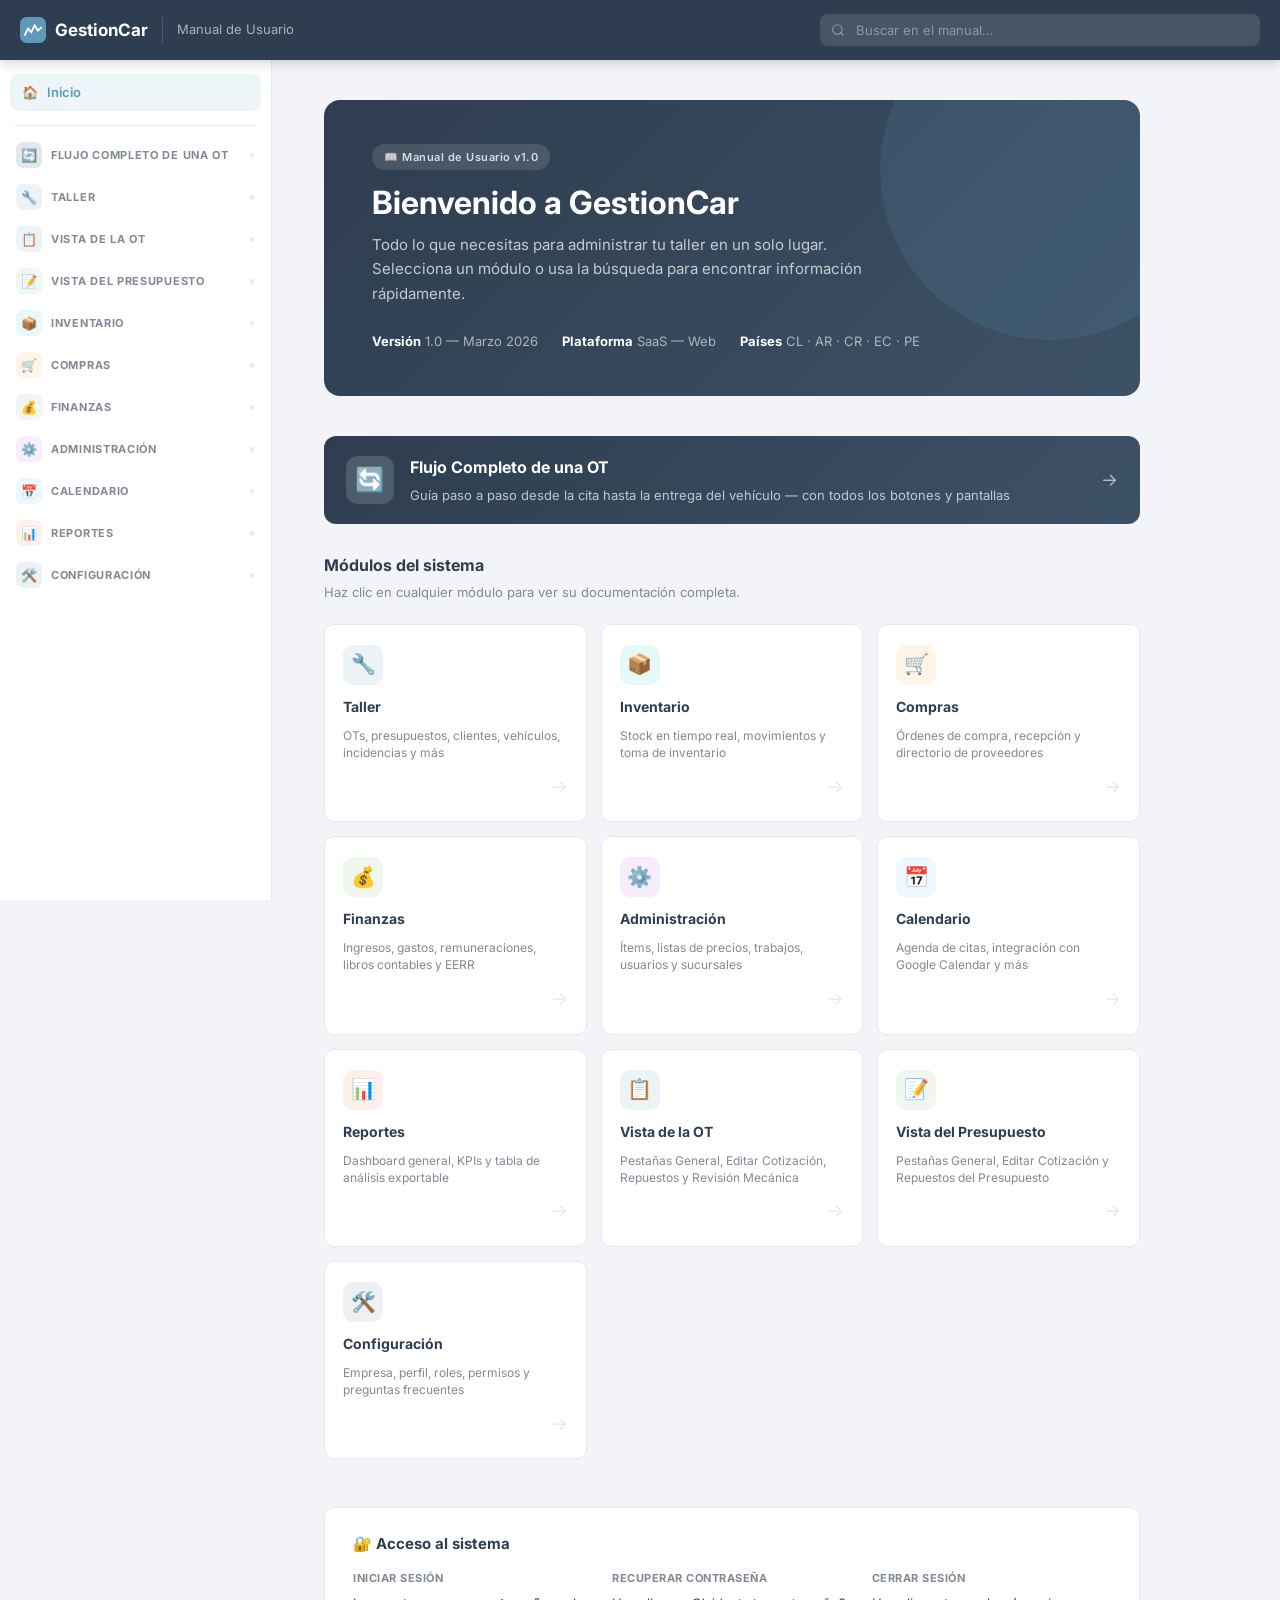
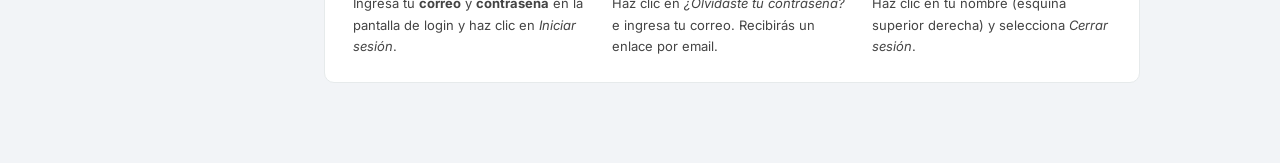
==== index.html @ 99e82747 "Initial commit: manual GestionCar" ====
<!DOCTYPE html>
<html lang="es">
<head>
  <meta charset="UTF-8"/>
  <meta name="viewport" content="width=device-width, initial-scale=1.0"/>
  <title>Inicio — Manual GestionCar</title>
  <link href="https://fonts.googleapis.com/css2?family=Inter:wght@300;400;500;600;700&display=swap" rel="stylesheet"/>
  <link rel="stylesheet" href="styles.css"/>
</head>
<body>
<div class="layout">
  <main class="main">
    <div class="hero">
      <div class="hero-badge">📖 Manual de Usuario v1.0</div>
      <h1>Bienvenido a GestionCar</h1>
      <p>Todo lo que necesitas para administrar tu taller en un solo lugar. Selecciona un módulo o usa la búsqueda para encontrar información rápidamente.</p>
      <div class="hero-meta">
        <div class="hero-meta-item"><strong>Versión</strong> 1.0 — Marzo 2026</div>
        <div class="hero-meta-item"><strong>Plataforma</strong> SaaS — Web</div>
        <div class="hero-meta-item"><strong>Países</strong> CL · AR · CR · EC · PE</div>
      </div>
    </div>

    <a href="flujo-ot.html" style="display:flex;align-items:center;gap:16px;padding:18px 22px;background:linear-gradient(135deg,#2E3D4F 0%,#3d5166 100%);border-radius:12px;text-decoration:none;margin-bottom:28px;">
      <div style="width:48px;height:48px;border-radius:12px;background:rgba(255,255,255,.15);display:flex;align-items:center;justify-content:center;font-size:24px;flex-shrink:0">🔄</div>
      <div style="flex:1">
        <h3 style="font-size:16px;font-weight:700;color:#fff;margin:0 0 4px">Flujo Completo de una OT</h3>
        <p style="font-size:13px;color:rgba(255,255,255,.7);margin:0">Guía paso a paso desde la cita hasta la entrega del vehículo — con todos los botones y pantallas</p>
      </div>
      <span style="font-size:18px;color:rgba(255,255,255,.6)">→</span>
    </a>

    <div style="margin-bottom:20px">
      <h2 style="font-size:16px;font-weight:700;color:var(--dark);margin-bottom:4px;">Módulos del sistema</h2>
      <p style="font-size:13px;color:var(--text-muted);">Haz clic en cualquier módulo para ver su documentación completa.</p>
    </div>

    <div class="modules-grid">
      <a href="taller.html" class="mod-card">
        <div class="mod-card-icon" style="background:rgba(94,153,184,.12)">🔧</div>
        <h3>Taller</h3>
        <p>OTs, presupuestos, clientes, vehículos, incidencias y más</p>
        <span class="mod-card-arrow">→</span>
      </a>
      <a href="inventario.html" class="mod-card">
        <div class="mod-card-icon" style="background:rgba(18,194,194,.1)">📦</div>
        <h3>Inventario</h3>
        <p>Stock en tiempo real, movimientos y toma de inventario</p>
        <span class="mod-card-arrow">→</span>
      </a>
      <a href="compras.html" class="mod-card">
        <div class="mod-card-icon" style="background:rgba(247,148,29,.1)">🛒</div>
        <h3>Compras</h3>
        <p>Órdenes de compra, recepción y directorio de proveedores</p>
        <span class="mod-card-arrow">→</span>
      </a>
      <a href="finanzas.html" class="mod-card">
        <div class="mod-card-icon" style="background:rgba(123,189,117,.12)">💰</div>
        <h3>Finanzas</h3>
        <p>Ingresos, gastos, remuneraciones, libros contables y EERR</p>
        <span class="mod-card-arrow">→</span>
      </a>
      <a href="administracion.html" class="mod-card">
        <div class="mod-card-icon" style="background:rgba(177,75,213,.1)">⚙️</div>
        <h3>Administración</h3>
        <p>Ítems, listas de precios, trabajos, usuarios y sucursales</p>
        <span class="mod-card-arrow">→</span>
      </a>
      <a href="calendario.html" class="mod-card">
        <div class="mod-card-icon" style="background:rgba(73,182,245,.1)">📅</div>
        <h3>Calendario</h3>
        <p>Agenda de citas, integración con Google Calendar y más</p>
        <span class="mod-card-arrow">→</span>
      </a>
      <a href="reportes.html" class="mod-card">
        <div class="mod-card-icon" style="background:rgba(245,111,75,.1)">📊</div>
        <h3>Reportes</h3>
        <p>Dashboard general, KPIs y tabla de análisis exportable</p>
        <span class="mod-card-arrow">→</span>
      </a>
      <a href="ot-detalle.html" class="mod-card">
        <div class="mod-card-icon" style="background:rgba(94,153,184,.12)">📋</div>
        <h3>Vista de la OT</h3>
        <p>Pestañas General, Editar Cotización, Repuestos y Revisión Mecánica</p>
        <span class="mod-card-arrow">→</span>
      </a>
      <a href="presupuesto-detalle.html" class="mod-card">
        <div class="mod-card-icon" style="background:rgba(123,189,117,.12)">📝</div>
        <h3>Vista del Presupuesto</h3>
        <p>Pestañas General, Editar Cotización y Repuestos del Presupuesto</p>
        <span class="mod-card-arrow">→</span>
      </a>
      <a href="configuracion.html" class="mod-card">
        <div class="mod-card-icon" style="background:rgba(46,61,79,.08)">🛠️</div>
        <h3>Configuración</h3>
        <p>Empresa, perfil, roles, permisos y preguntas frecuentes</p>
        <span class="mod-card-arrow">→</span>
      </a>
    </div>

    <div style="margin-top:48px;padding:24px 28px;background:#fff;border-radius:var(--radius);border:1px solid var(--border);">
      <h3 style="font-size:15px;font-weight:700;color:var(--dark);margin-bottom:12px;">🔐 Acceso al sistema</h3>
      <div style="display:grid;grid-template-columns:1fr 1fr 1fr;gap:20px;">
        <div>
          <div style="font-size:11px;font-weight:700;text-transform:uppercase;letter-spacing:.5px;color:var(--text-muted);margin-bottom:6px;">Iniciar sesión</div>
          <p style="font-size:13px;color:var(--text);">Ingresa tu <strong>correo</strong> y <strong>contraseña</strong> en la pantalla de login y haz clic en <em>Iniciar sesión</em>.</p>
        </div>
        <div>
          <div style="font-size:11px;font-weight:700;text-transform:uppercase;letter-spacing:.5px;color:var(--text-muted);margin-bottom:6px;">Recuperar contraseña</div>
          <p style="font-size:13px;color:var(--text);">Haz clic en <em>¿Olvidaste tu contraseña?</em> e ingresa tu correo. Recibirás un enlace por email.</p>
        </div>
        <div>
          <div style="font-size:11px;font-weight:700;text-transform:uppercase;letter-spacing:.5px;color:var(--text-muted);margin-bottom:6px;">Cerrar sesión</div>
          <p style="font-size:13px;color:var(--text);">Haz clic en tu nombre (esquina superior derecha) y selecciona <em>Cerrar sesión</em>.</p>
        </div>
      </div>
    </div>
  </main>
</div>
<script src="nav.js"></script>
<script>initNav('index');</script>
</body>
</html>
---- styles.css ----
/* ── Variables ─────────────────────────────────────────────────── */
:root {
  --primary:    #5E99B8;
  --primary-dk: #4a7f9e;
  --secondary:  #F56F4B;
  --dark:       #2E3D4F;
  --dark-lt:    #3d5166;
  --bg:         #F2F4F7;
  --bg-card:    #ffffff;
  --border:     #E6EAEB;
  --text:       #444444;
  --text-muted: #818995;
  --sidebar-w:  272px;
  --header-h:   60px;
  --radius:     10px;
  --shadow:     0 2px 8px rgba(0,0,0,.08);
}

/* ── Reset ─────────────────────────────────────────────────────── */
*, *::before, *::after { box-sizing: border-box; margin: 0; padding: 0; }
html { scroll-behavior: smooth; }
body {
  font-family: 'Inter', sans-serif;
  font-size: 14px;
  line-height: 1.65;
  color: var(--text);
  background: var(--bg);
  display: flex;
  flex-direction: column;
  min-height: 100vh;
}
a { color: var(--primary); text-decoration: none; }
a:hover { color: var(--primary-dk); }

/* ── Topbar ─────────────────────────────────────────────────────── */
.topbar {
  position: fixed; top: 0; left: 0; right: 0; z-index: 100;
  height: var(--header-h);
  background: var(--dark);
  display: flex; align-items: center; gap: 14px;
  padding: 0 20px;
  box-shadow: 0 2px 12px rgba(0,0,0,.2);
}
.topbar-logo {
  display: flex; align-items: center; gap: 9px;
  color: #fff; font-weight: 700; font-size: 17px;
  white-space: nowrap; text-decoration: none;
  flex-shrink: 0;
}
.topbar-logo svg { flex-shrink: 0; }
.topbar-divider { width: 1px; height: 26px; background: rgba(255,255,255,.15); flex-shrink: 0; }
.topbar-title { color: rgba(255,255,255,.6); font-size: 13px; white-space: nowrap; }

.search-wrap {
  flex: 1; max-width: 440px; margin-left: auto;
  position: relative;
}
.search-wrap svg {
  position: absolute; left: 11px; top: 50%; transform: translateY(-50%);
  color: rgba(255,255,255,.4); pointer-events: none; flex-shrink: 0;
}
#searchInput {
  width: 100%;
  padding: 8px 14px 8px 36px;
  border: none; border-radius: 8px;
  background: rgba(255,255,255,.12);
  color: #fff; font-size: 13px; font-family: 'Inter', sans-serif;
  outline: none; transition: background .2s;
}
#searchInput::placeholder { color: rgba(255,255,255,.4); }
#searchInput:focus { background: rgba(255,255,255,.2); }

.hamburger {
  display: none; background: none; border: none; cursor: pointer;
  color: #fff; padding: 6px; flex-shrink: 0;
}

/* ── Layout ─────────────────────────────────────────────────────── */
.layout {
  display: flex;
  padding-top: var(--header-h);
  min-height: 100vh;
}

/* ── Sidebar ────────────────────────────────────────────────────── */
.sidebar {
  width: var(--sidebar-w); flex-shrink: 0;
  position: fixed; top: var(--header-h); bottom: 0; left: 0;
  overflow-y: auto;
  background: var(--bg-card);
  border-right: 1px solid var(--border);
  padding: 14px 0 32px;
  transition: transform .25s ease;
  z-index: 90;
}
.sidebar::-webkit-scrollbar { width: 3px; }
.sidebar::-webkit-scrollbar-thumb { background: var(--border); border-radius: 4px; }

/* top links */
.sidebar-top-links { padding: 0 10px 6px; }
.sidebar-top-link {
  display: flex; align-items: center; gap: 9px;
  padding: 8px 12px; border-radius: 8px;
  font-size: 13px; color: var(--text-muted);
  cursor: pointer; transition: background .15s, color .15s;
  text-decoration: none;
}
.sidebar-top-link:hover { background: var(--bg); color: var(--primary); }
.sidebar-top-link.active { background: rgba(94,153,184,.1); color: var(--primary); font-weight: 600; }

.sidebar-hr { border: none; border-top: 1px solid var(--border); margin: 8px 14px; }

/* module button */
.sidebar-module-btn {
  width: 100%; display: flex; align-items: center; gap: 9px;
  padding: 8px 16px;
  background: none; border: none; cursor: pointer;
  font-family: 'Inter', sans-serif; font-size: 11px; font-weight: 700;
  text-transform: uppercase; letter-spacing: .7px;
  color: var(--text-muted);
  transition: color .15s;
  text-decoration: none;
}
.sidebar-module-btn:hover { color: var(--primary); }
.sidebar-module-btn.active-page { color: var(--primary); }
.mod-icon {
  width: 26px; height: 26px; border-radius: 7px;
  display: flex; align-items: center; justify-content: center;
  flex-shrink: 0; font-size: 13px;
}
.chevron { margin-left: auto; transition: transform .2s; font-size: 10px; color: var(--border); }
.sidebar-module-btn.open .chevron { transform: rotate(180deg); }

/* sub-links */
.sidebar-links { display: none; flex-direction: column; padding: 0 10px 4px 10px; }
.sidebar-links.open { display: flex; }
.sidebar-link {
  padding: 6px 10px 6px 42px;
  border-radius: 7px;
  font-size: 13px; color: var(--text-muted);
  cursor: pointer; transition: background .12s, color .12s;
  text-decoration: none; white-space: nowrap; overflow: hidden; text-overflow: ellipsis;
}
.sidebar-link:hover { background: var(--bg); color: var(--primary); }
.sidebar-link.active { background: rgba(94,153,184,.1); color: var(--primary); font-weight: 600; }

/* ── Main content ────────────────────────────────────────────────── */
.main {
  margin-left: var(--sidebar-w);
  flex: 1;
  padding: 40px 52px 80px;
  max-width: 920px;
}

/* ── Search overlay ──────────────────────────────────────────────── */
#searchResults {
  display: none;
  position: fixed;
  top: var(--header-h); left: var(--sidebar-w); right: 0;
  background: rgba(242,244,247,.97);
  backdrop-filter: blur(4px);
  z-index: 80; padding: 32px 52px;
  max-height: calc(100vh - var(--header-h));
  overflow-y: auto;
}
#searchResults h3 { font-size: 13px; color: var(--text-muted); font-weight: 500; margin-bottom: 16px; }
.result-card {
  background: #fff; border-radius: var(--radius);
  padding: 14px 18px; margin-bottom: 8px;
  cursor: pointer; border: 1px solid var(--border);
  transition: border-color .15s, box-shadow .15s;
}
.result-card:hover { border-color: var(--primary); box-shadow: var(--shadow); }
.result-card h4 { font-size: 14px; font-weight: 600; color: var(--dark); margin-bottom: 3px; }
.result-card p { font-size: 13px; color: var(--text-muted); line-height: 1.5; }
.result-card mark { background: rgba(245,111,75,.18); color: var(--secondary); border-radius: 2px; padding: 0 2px; }
.result-module { font-size: 11px; font-weight: 600; color: var(--primary); margin-bottom: 4px; text-transform: uppercase; letter-spacing: .5px; }
.no-results { color: var(--text-muted); font-size: 14px; text-align: center; padding: 48px 0; }

/* ── Page header ─────────────────────────────────────────────────── */
.page-header {
  margin-bottom: 36px; padding-bottom: 24px;
  border-bottom: 1px solid var(--border);
  display: flex; align-items: flex-start; gap: 18px;
}
.page-header-icon {
  width: 52px; height: 52px; border-radius: 14px;
  display: flex; align-items: center; justify-content: center;
  font-size: 24px; flex-shrink: 0;
}
.page-header-text h1 { font-size: 26px; font-weight: 700; color: var(--dark); margin-bottom: 6px; }
.page-header-text p { font-size: 14px; color: var(--text-muted); max-width: 580px; }

/* ── Hero (home) ─────────────────────────────────────────────────── */
.hero {
  background: linear-gradient(135deg, var(--dark) 0%, var(--dark-lt) 100%);
  border-radius: 16px; padding: 44px 48px; margin-bottom: 40px; color: #fff;
  position: relative; overflow: hidden;
}
.hero::after {
  content: ''; position: absolute;
  width: 340px; height: 340px; border-radius: 50%;
  background: rgba(94,153,184,.15);
  top: -100px; right: -80px; pointer-events: none;
}
.hero-badge {
  display: inline-flex; align-items: center; gap: 6px;
  background: rgba(255,255,255,.12); border-radius: 20px;
  padding: 4px 12px; font-size: 11px; font-weight: 600;
  letter-spacing: .5px; margin-bottom: 14px; color: rgba(255,255,255,.8);
}
.hero h1 { font-size: 32px; font-weight: 700; margin-bottom: 10px; line-height: 1.2; }
.hero p { font-size: 15px; color: rgba(255,255,255,.72); max-width: 520px; }
.hero-meta { display: flex; gap: 24px; margin-top: 24px; flex-wrap: wrap; }
.hero-meta-item { font-size: 13px; color: rgba(255,255,255,.6); }
.hero-meta-item strong { color: #fff; }

/* ── Module cards grid ───────────────────────────────────────────── */
.modules-grid {
  display: grid; grid-template-columns: repeat(auto-fill, minmax(210px, 1fr));
  gap: 14px;
}
.mod-card {
  background: #fff; border-radius: var(--radius);
  padding: 20px 18px; border: 1px solid var(--border);
  cursor: pointer; transition: border-color .15s, box-shadow .15s, transform .15s;
  display: flex; flex-direction: column; gap: 10px;
  text-decoration: none;
}
.mod-card:hover { border-color: var(--primary); box-shadow: var(--shadow); transform: translateY(-2px); }
.mod-card-icon {
  width: 40px; height: 40px; border-radius: 10px;
  display: flex; align-items: center; justify-content: center;
  font-size: 20px;
}
.mod-card h3 { font-size: 14px; font-weight: 700; color: var(--dark); }
.mod-card p { font-size: 12px; color: var(--text-muted); line-height: 1.4; }
.mod-card-arrow { margin-top: auto; font-size: 18px; color: var(--border); align-self: flex-end; }

/* ── Section headings ────────────────────────────────────────────── */
.section { margin-bottom: 48px; }
.section-anchor { scroll-margin-top: calc(var(--header-h) + 20px); }
.section h2 {
  font-size: 19px; font-weight: 700; color: var(--dark);
  margin: 32px 0 8px;
  padding-left: 14px; border-left: 3px solid var(--primary);
}
.section h2:first-child { margin-top: 0; }
.section h3 {
  font-size: 15px; font-weight: 600; color: var(--dark);
  margin: 22px 0 8px;
}
.section h4 {
  font-size: 11px; font-weight: 700; color: var(--text-muted);
  margin: 18px 0 8px; text-transform: uppercase; letter-spacing: .6px;
}
.section p { margin-bottom: 12px; font-size: 14px; }

/* ── Steps ───────────────────────────────────────────────────────── */
.steps { display: flex; flex-direction: column; gap: 7px; margin: 10px 0 18px; }
.step {
  display: flex; gap: 13px; align-items: flex-start;
  background: #fff; border: 1px solid var(--border); border-radius: 9px;
  padding: 11px 15px;
}
.step-num {
  width: 22px; height: 22px; border-radius: 50%;
  background: var(--primary); color: #fff;
  font-size: 11px; font-weight: 700;
  display: flex; align-items: center; justify-content: center;
  flex-shrink: 0; margin-top: 2px;
}
.step-text { font-size: 14px; line-height: 1.55; }
.step-text strong { color: var(--dark); }

/* ── Tables ──────────────────────────────────────────────────────── */
.tbl-wrap { overflow-x: auto; margin: 12px 0 18px; border-radius: var(--radius); border: 1px solid var(--border); }
table { width: 100%; border-collapse: collapse; background: #fff; font-size: 13px; }
thead tr { background: var(--dark); color: #fff; }
thead th { padding: 10px 14px; text-align: left; font-weight: 600; font-size: 12px; letter-spacing: .4px; }
tbody tr { border-bottom: 1px solid var(--border); transition: background .1s; }
tbody tr:last-child { border-bottom: none; }
tbody tr:hover { background: var(--bg); }
tbody td { padding: 10px 14px; vertical-align: top; }
tbody td:first-child { font-weight: 500; }

/* ── Badges ──────────────────────────────────────────────────────── */
.badge {
  display: inline-block; padding: 2px 10px; border-radius: 20px;
  font-size: 11px; font-weight: 600;
}
.badge-blue   { background: rgba(94,153,184,.15);  color: var(--primary); }
.badge-orange { background: rgba(245,111,75,.15);  color: var(--secondary); }
.badge-green  { background: rgba(123,189,117,.15); color: #4a9645; }
.badge-red    { background: rgba(224,75,75,.15);   color: #c03030; }
.badge-gray   { background: var(--bg);             color: var(--text-muted); }
.badge-dk     { background: rgba(46,61,79,.1);     color: var(--dark); }

/* ── Callouts ────────────────────────────────────────────────────── */
.callout {
  display: flex; gap: 12px; align-items: flex-start;
  padding: 13px 15px; border-radius: 9px; margin: 14px 0;
  font-size: 13px; line-height: 1.55;
}
.callout-icon { font-size: 15px; flex-shrink: 0; margin-top: 1px; }
.callout-info    { background: rgba(94,153,184,.1);  border-left: 3px solid var(--primary); }
.callout-warning { background: rgba(242,192,55,.12); border-left: 3px solid #F2C037; }
.callout-tip     { background: rgba(123,189,117,.1); border-left: 3px solid #7BBD75; }

/* ── FAQ accordion ───────────────────────────────────────────────── */
.faq-item { border: 1px solid var(--border); border-radius: 9px; margin-bottom: 8px; overflow: hidden; background: #fff; }
.faq-btn {
  width: 100%; display: flex; justify-content: space-between; align-items: center;
  padding: 14px 18px; background: none; border: none; cursor: pointer;
  font-family: 'Inter', sans-serif; font-size: 14px; font-weight: 600;
  color: var(--dark); text-align: left; gap: 12px;
}
.faq-btn:hover { background: var(--bg); }
.faq-icon { font-size: 18px; flex-shrink: 0; color: var(--primary); transition: transform .2s; }
.faq-icon.open { transform: rotate(45deg); }
.faq-answer { display: none; padding: 0 18px 14px; font-size: 14px; color: var(--text); line-height: 1.6; }
.faq-answer.open { display: block; }

/* ── Buttons — solid & outline, matching real interface palette ─── */
.btn-row { display: flex; flex-wrap: wrap; gap: 8px; margin: 14px 0 20px; align-items: center; }
.btn-chip {
  display: inline-flex; align-items: center; gap: 5px;
  padding: 6px 14px; border-radius: 6px;
  font-size: 12px; font-weight: 600; border: none;
  white-space: nowrap; cursor: default;
  font-family: 'Inter', sans-serif;
}
/* Solid */
.bc-success   { background: #7BBD75; color: #fff; }
.bc-primary   { background: #5E99B8; color: #fff; }
.bc-secondary { background: #F56F4B; color: #fff; }
.bc-warning   { background: #F2C037; color: #444; }
.bc-danger    { background: #E04B4B; color: #fff; }
.bc-light     { background: #E6EAEB; color: #444; }
.bc-dark      { background: #2E3D4F; color: #fff; }
.bc-whatsapp  { background: #25d366; color: #fff; }
.bc-info      { background: #49B6F5; color: #fff; }
/* Outline */
.bc-ol-primary { background: transparent; color: #5E99B8; border: 1.5px solid #5E99B8; }
.bc-ol-success { background: transparent; color: #4a9645; border: 1.5px solid #7BBD75; }
.bc-ol-warning { background: transparent; color: #b8900a; border: 1.5px solid #F2C037; }
.bc-ol-danger  { background: transparent; color: #E04B4B; border: 1.5px solid #E04B4B; }
.bc-ol-info    { background: transparent; color: #2e8fc9; border: 1.5px solid #49B6F5; }
.bc-ol-dark    { background: transparent; color: #2E3D4F; border: 1.5px solid #2E3D4F; }
/* Button reference table */
.btn-ref-table td:first-child { width: 220px; vertical-align: middle; }

/* ── Scroll to top ───────────────────────────────────────────────── */
#scrollTop {
  position: fixed; bottom: 28px; right: 28px;
  width: 40px; height: 40px; border-radius: 50%;
  background: var(--dark); color: #fff; border: none;
  font-size: 17px; cursor: pointer; box-shadow: var(--shadow);
  display: none; align-items: center; justify-content: center;
  transition: background .2s, transform .2s; z-index: 95;
}
#scrollTop:hover { background: var(--primary); transform: translateY(-2px); }
#scrollTop.visible { display: flex; }

/* ── Mobile overlay ──────────────────────────────────────────────── */
.sidebar-overlay {
  display: none; position: fixed; inset: 0;
  background: rgba(0,0,0,.35); z-index: 85;
}

/* ── Responsive ──────────────────────────────────────────────────── */
@media (max-width: 960px) {
  .main { padding: 32px 28px 60px; }
  #searchResults { padding: 28px 28px; }
}
@media (max-width: 720px) {
  .sidebar { transform: translateX(-100%); }
  .sidebar.open { transform: translateX(0); }
  .sidebar-overlay.open { display: block; }
  .main { margin-left: 0; padding: 24px 16px 60px; }
  #searchResults { left: 0; padding: 24px 16px; }
  .hamburger { display: flex; }
  .topbar-title { display: none; }
  .hero { padding: 28px 24px; }
  .hero h1 { font-size: 24px; }
  .modules-grid { grid-template-columns: 1fr 1fr; }
}
@media (max-width: 420px) {
  .modules-grid { grid-template-columns: 1fr; }
}
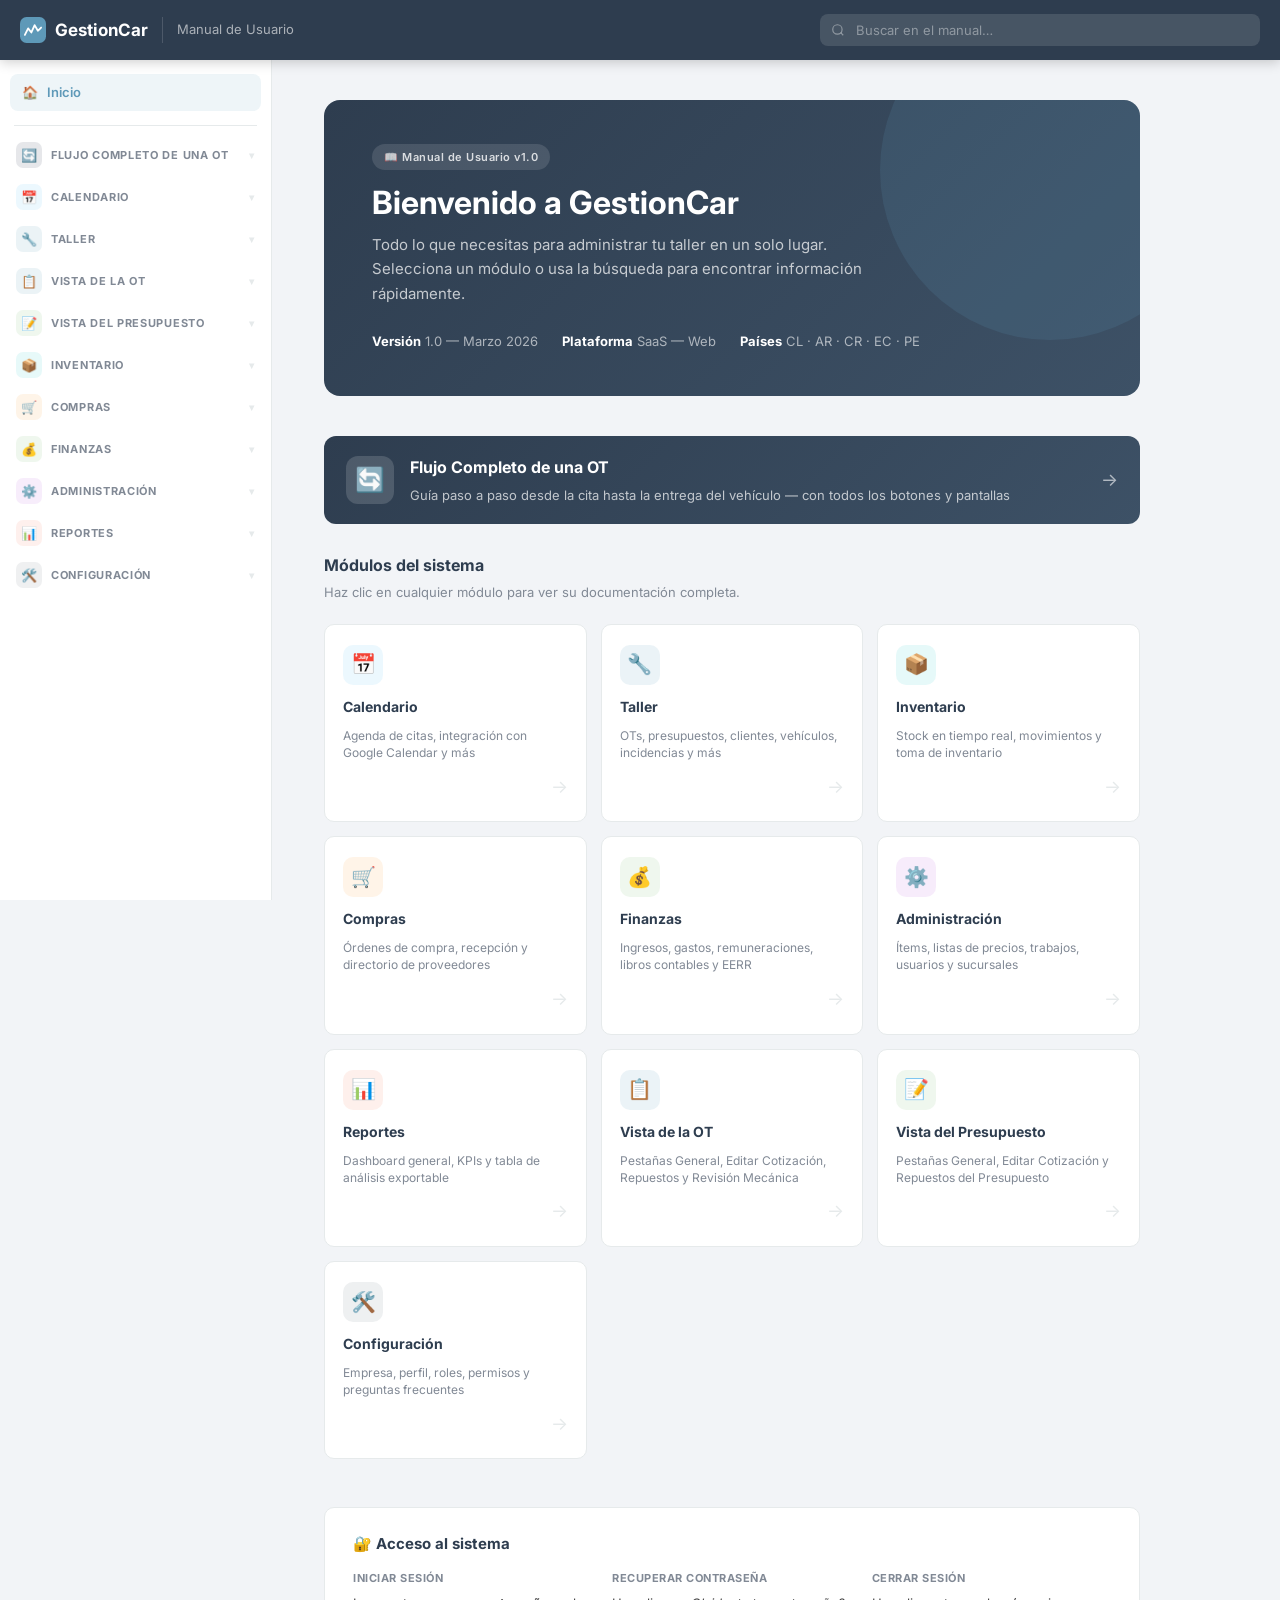
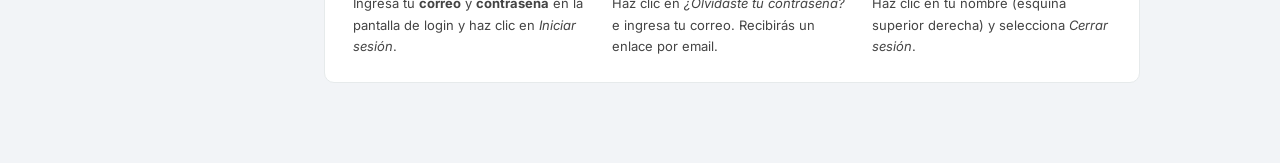
==== commit 0609c611: "Revisión calendario y configuración según nuevo front; reordenar Calendario antes de Taller" ====
--- a/index.html
+++ b/index.html
@@ -36,6 +36,12 @@
     </div>
 
     <div class="modules-grid">
+      <a href="calendario.html" class="mod-card">
+        <div class="mod-card-icon" style="background:rgba(73,182,245,.1)">📅</div>
+        <h3>Calendario</h3>
+        <p>Agenda de citas, integración con Google Calendar y más</p>
+        <span class="mod-card-arrow">→</span>
+      </a>
       <a href="taller.html" class="mod-card">
         <div class="mod-card-icon" style="background:rgba(94,153,184,.12)">🔧</div>
         <h3>Taller</h3>
@@ -64,12 +70,6 @@
         <div class="mod-card-icon" style="background:rgba(177,75,213,.1)">⚙️</div>
         <h3>Administración</h3>
         <p>Ítems, listas de precios, trabajos, usuarios y sucursales</p>
-        <span class="mod-card-arrow">→</span>
-      </a>
-      <a href="calendario.html" class="mod-card">
-        <div class="mod-card-icon" style="background:rgba(73,182,245,.1)">📅</div>
-        <h3>Calendario</h3>
-        <p>Agenda de citas, integración con Google Calendar y más</p>
         <span class="mod-card-arrow">→</span>
       </a>
       <a href="reportes.html" class="mod-card">
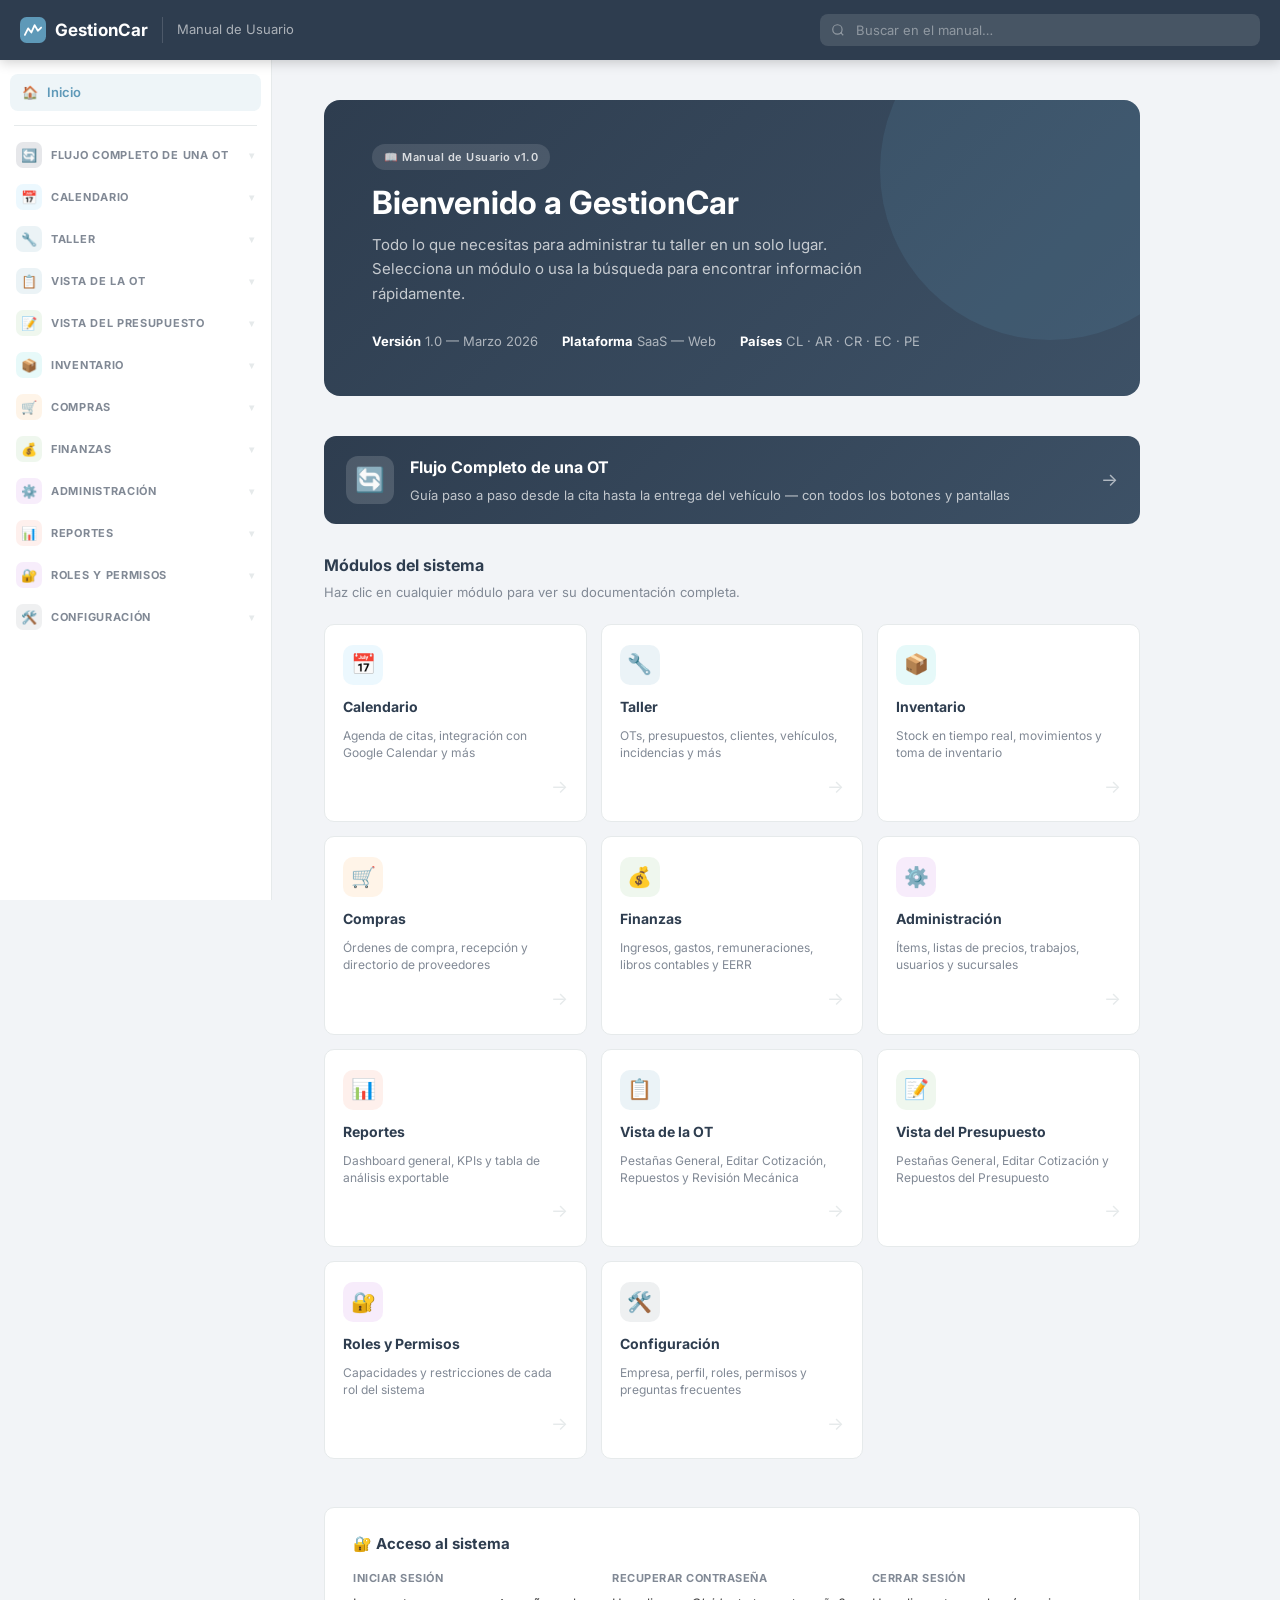
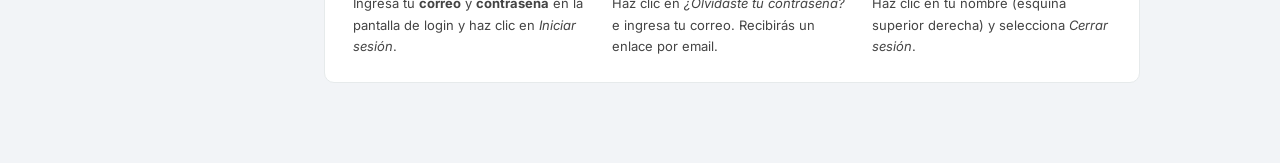
==== commit dc429080: "Agregar página completa de Roles y Permisos con detalle exhaustivo por rol" ====
--- a/index.html
+++ b/index.html
@@ -90,6 +90,12 @@
         <p>Pestañas General, Editar Cotización y Repuestos del Presupuesto</p>
         <span class="mod-card-arrow">→</span>
       </a>
+      <a href="roles-permisos.html" class="mod-card">
+        <div class="mod-card-icon" style="background:rgba(177,75,213,.1)">🔐</div>
+        <h3>Roles y Permisos</h3>
+        <p>Capacidades y restricciones de cada rol del sistema</p>
+        <span class="mod-card-arrow">→</span>
+      </a>
       <a href="configuracion.html" class="mod-card">
         <div class="mod-card-icon" style="background:rgba(46,61,79,.08)">🛠️</div>
         <h3>Configuración</h3>
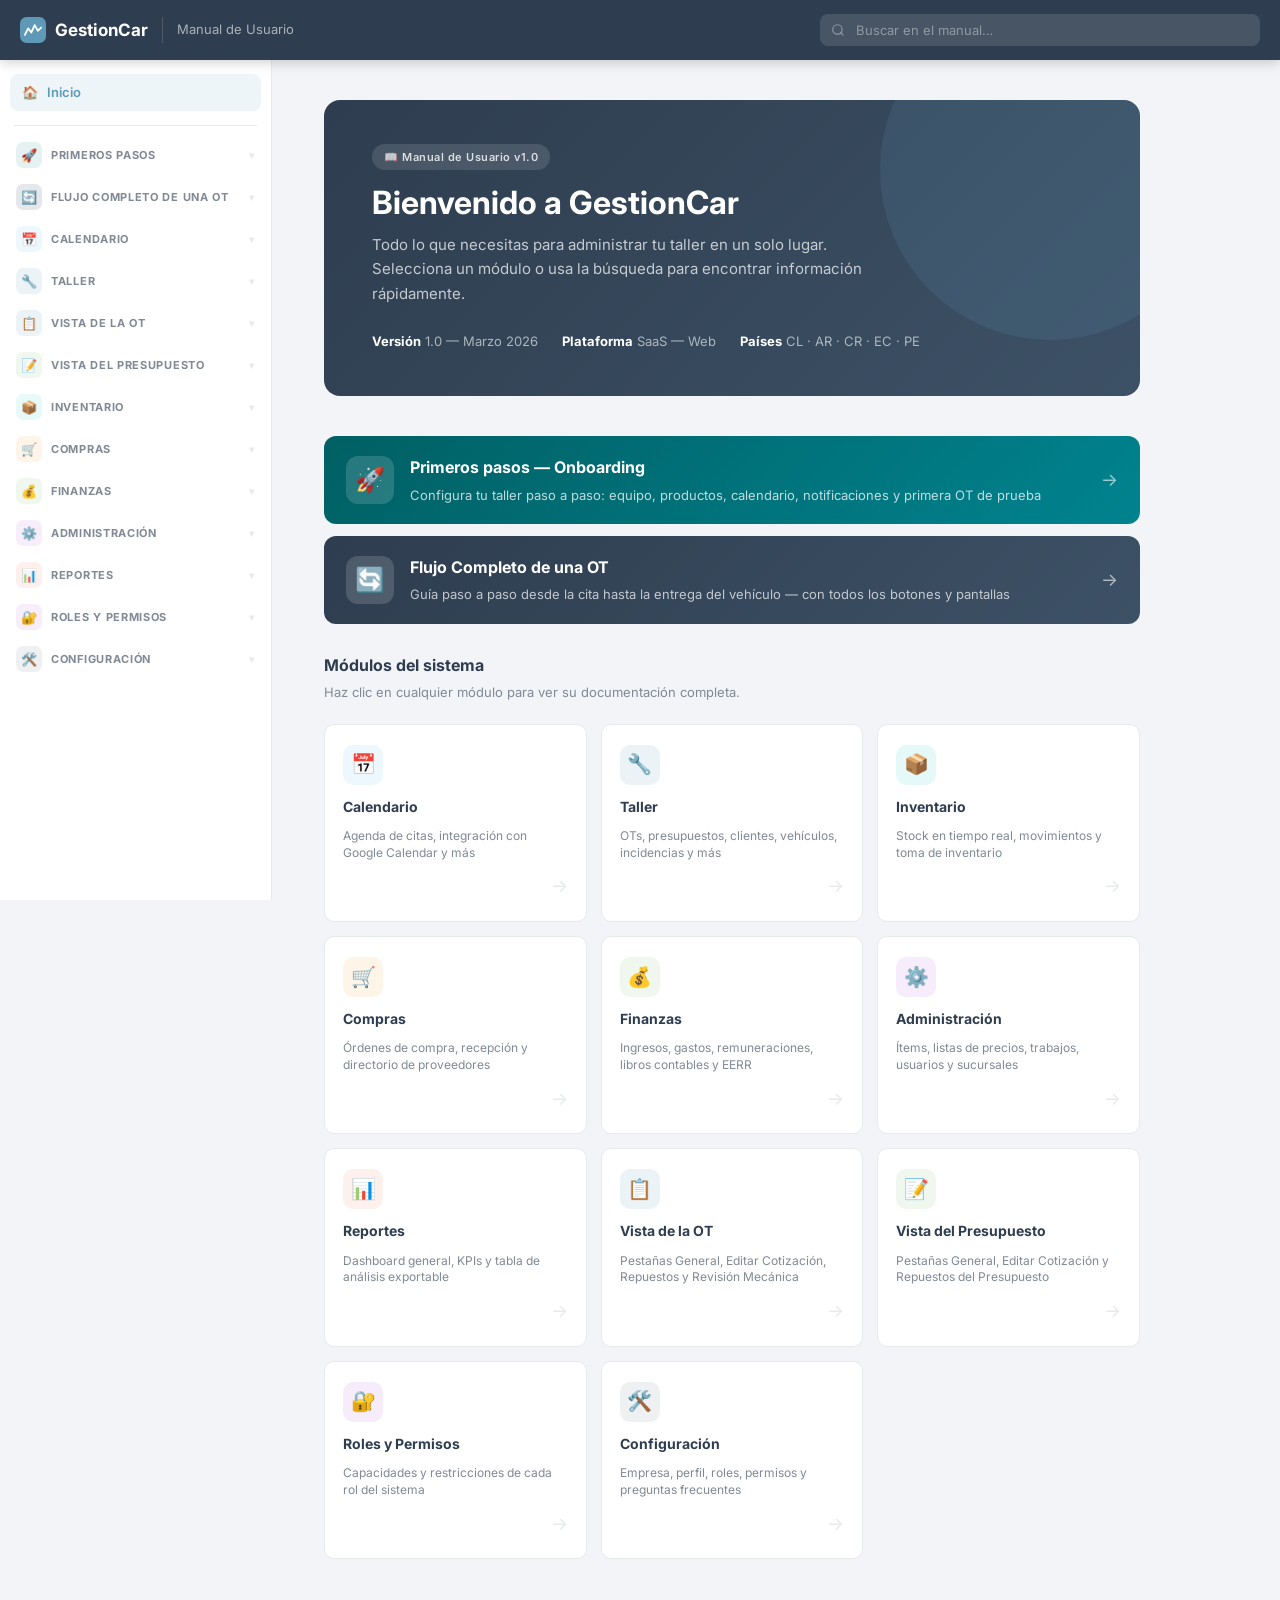
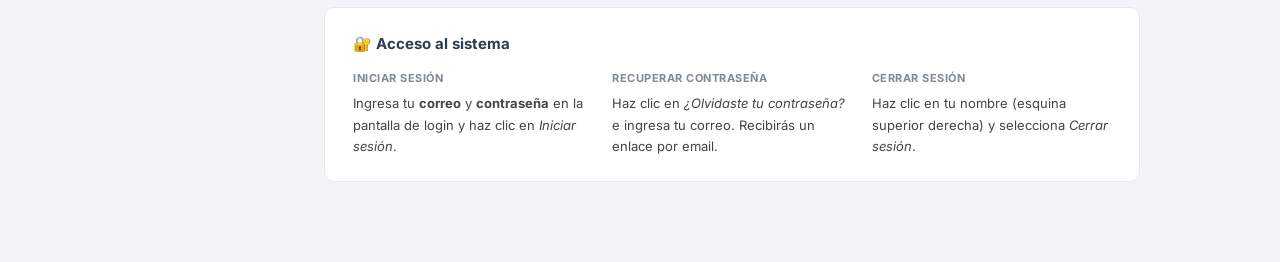
==== commit 3483e590: "manual: agregar página de onboarding con 9 pasos de configuración inicial - onboarding.html: flujo d" ====
--- a/index.html
+++ b/index.html
@@ -20,6 +20,15 @@
         <div class="hero-meta-item"><strong>Países</strong> CL · AR · CR · EC · PE</div>
       </div>
     </div>
+
+    <a href="onboarding.html" style="display:flex;align-items:center;gap:16px;padding:18px 22px;background:linear-gradient(135deg,#006064 0%,#00838f 100%);border-radius:12px;text-decoration:none;margin-bottom:12px;">
+      <div style="width:48px;height:48px;border-radius:12px;background:rgba(255,255,255,.15);display:flex;align-items:center;justify-content:center;font-size:24px;flex-shrink:0">🚀</div>
+      <div style="flex:1">
+        <h3 style="font-size:16px;font-weight:700;color:#fff;margin:0 0 4px">Primeros pasos — Onboarding</h3>
+        <p style="font-size:13px;color:rgba(255,255,255,.75);margin:0">Configura tu taller paso a paso: equipo, productos, calendario, notificaciones y primera OT de prueba</p>
+      </div>
+      <span style="font-size:18px;color:rgba(255,255,255,.6)">→</span>
+    </a>
 
     <a href="flujo-ot.html" style="display:flex;align-items:center;gap:16px;padding:18px 22px;background:linear-gradient(135deg,#2E3D4F 0%,#3d5166 100%);border-radius:12px;text-decoration:none;margin-bottom:28px;">
       <div style="width:48px;height:48px;border-radius:12px;background:rgba(255,255,255,.15);display:flex;align-items:center;justify-content:center;font-size:24px;flex-shrink:0">🔄</div>
